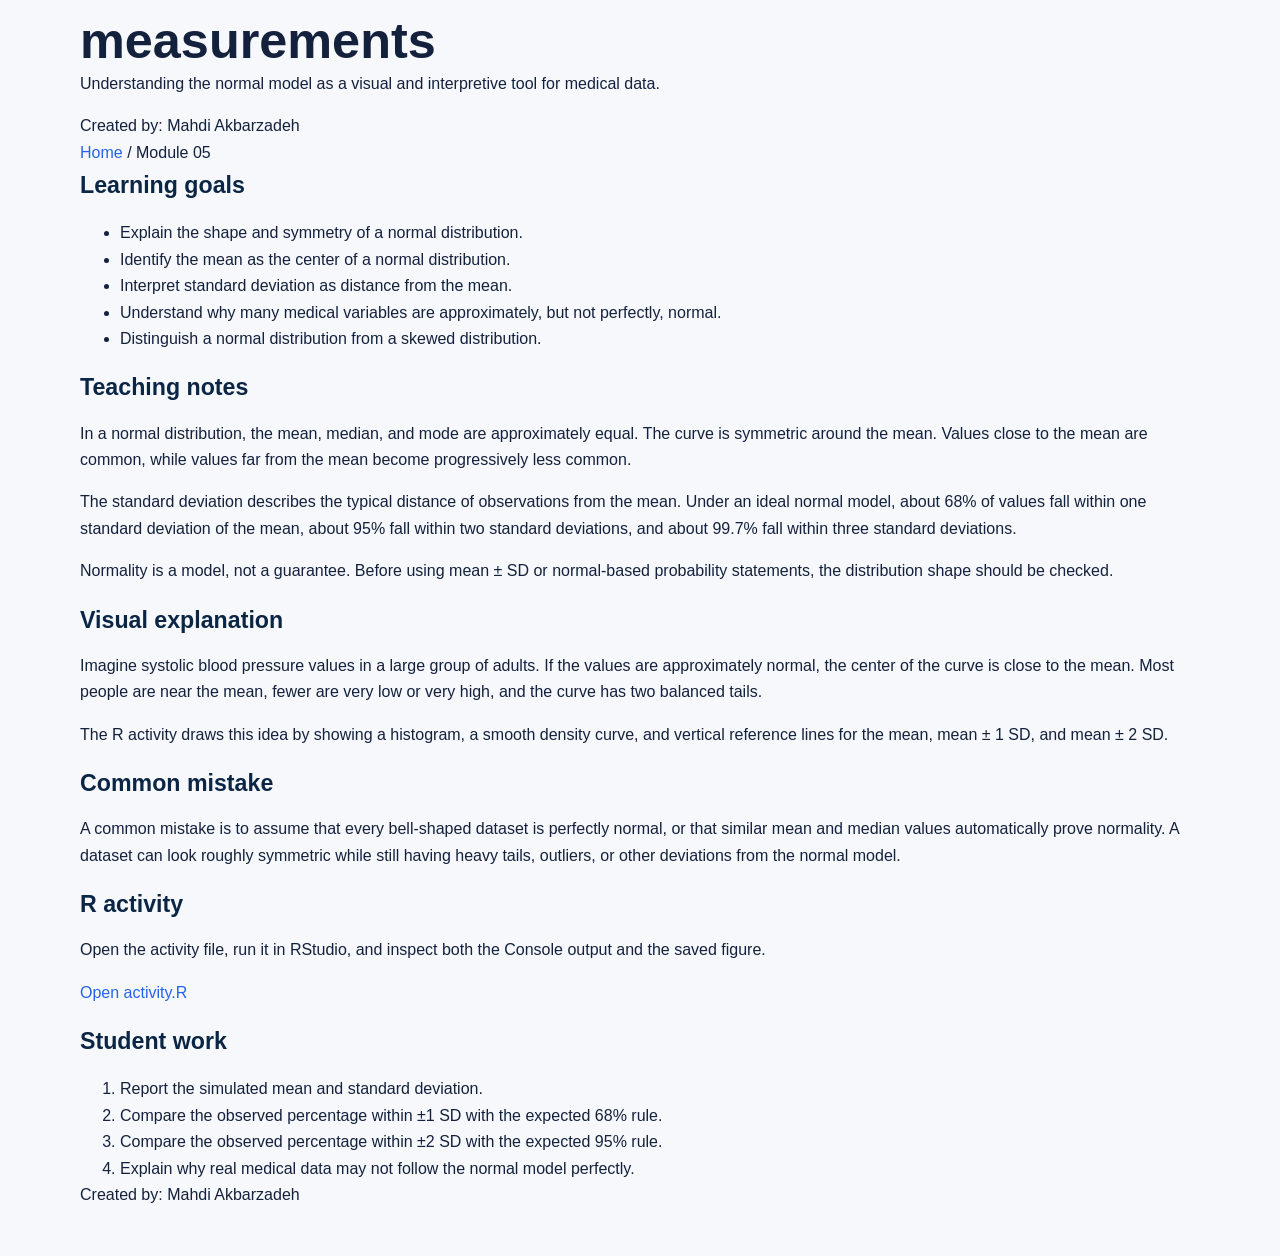
==== modules/05-normal-distribution/index.html @ 1bd7272a "Add files via upload" ====
<!DOCTYPE html>
<html lang="en">
<head>
  <meta charset="utf-8">
  <meta name="viewport" content="width=device-width, initial-scale=1">
  <title>Module 05 — Normal Distribution and Medical Measurements</title>
  <meta name="description" content="Normal distribution, mean, standard deviation, and medical measurements.">
  <link rel="stylesheet" href="../../assets/css/style.css">
</head>
<body>
  <header class="site-header">
    <div class="container">
      <h1>Module 05 — Normal distribution and medical measurements</h1>
      <p class="lead">Understanding the normal model as a visual and interpretive tool for medical data.</p>
      <p class="small">Created by: Mahdi Akbarzadeh</p>
    </div>
  </header>

  <main class="container">
    <nav class="breadcrumb">
      <a href="../../index.html">Home</a> / Module 05
    </nav>

    <section>
      <h2>Learning goals</h2>
      <ul>
        <li>Explain the shape and symmetry of a normal distribution.</li>
        <li>Identify the mean as the center of a normal distribution.</li>
        <li>Interpret standard deviation as distance from the mean.</li>
        <li>Understand why many medical variables are approximately, but not perfectly, normal.</li>
        <li>Distinguish a normal distribution from a skewed distribution.</li>
      </ul>
    </section>

    <section>
      <h2>Teaching notes</h2>
      <p>
        In a normal distribution, the mean, median, and mode are approximately equal.
        The curve is symmetric around the mean. Values close to the mean are common,
        while values far from the mean become progressively less common.
      </p>
      <p>
        The standard deviation describes the typical distance of observations from the mean.
        Under an ideal normal model, about 68% of values fall within one standard deviation
        of the mean, about 95% fall within two standard deviations, and about 99.7% fall
        within three standard deviations.
      </p>
      <p>
        Normality is a model, not a guarantee. Before using mean ± SD or normal-based
        probability statements, the distribution shape should be checked.
      </p>
    </section>

    <section>
      <h2>Visual explanation</h2>
      <p>
        Imagine systolic blood pressure values in a large group of adults. If the values
        are approximately normal, the center of the curve is close to the mean. Most
        people are near the mean, fewer are very low or very high, and the curve has two
        balanced tails.
      </p>
      <p>
        The R activity draws this idea by showing a histogram, a smooth density curve,
        and vertical reference lines for the mean, mean ± 1 SD, and mean ± 2 SD.
      </p>
    </section>

    <section>
      <h2>Common mistake</h2>
      <p>
        A common mistake is to assume that every bell-shaped dataset is perfectly normal,
        or that similar mean and median values automatically prove normality. A dataset
        can look roughly symmetric while still having heavy tails, outliers, or other
        deviations from the normal model.
      </p>
    </section>

    <section>
      <h2>R activity</h2>
      <p>
        Open the activity file, run it in RStudio, and inspect both the Console output
        and the saved figure.
      </p>
      <p>
        <a href="../../r-labs/lab-05-normal-distribution/activity.R">Open activity.R</a>
      </p>
    </section>

    <section>
      <h2>Student work</h2>
      <ol>
        <li>Report the simulated mean and standard deviation.</li>
        <li>Compare the observed percentage within ±1 SD with the expected 68% rule.</li>
        <li>Compare the observed percentage within ±2 SD with the expected 95% rule.</li>
        <li>Explain why real medical data may not follow the normal model perfectly.</li>
      </ol>
    </section>
  </main>

  <footer class="site-footer">
    <div class="container">
      <p>Created by: Mahdi Akbarzadeh</p>
    </div>
  </footer>
</body>
</html>
---- assets/css/style.css ----
:root {
  --bg: #f6f8fb;
  --panel: #ffffff;
  --ink: #14213d;
  --muted: #5c677d;
  --line: #d9e2ec;
  --navy: #0b2545;
  --blue: #2563eb;
  --blue-dark: #1e40af;
  --green: #166534;
  --amber: #92400e;
  --red: #991b1b;
  --green-bg: #dcfce7;
  --amber-bg: #fef3c7;
  --red-bg: #fee2e2;
  --shadow: 0 12px 30px rgba(15, 23, 42, 0.08);
}

* { box-sizing: border-box; }

body {
  margin: 0;
  font-family: -apple-system, BlinkMacSystemFont, "Segoe UI", Roboto, Arial, sans-serif;
  color: var(--ink);
  background: var(--bg);
  line-height: 1.65;
  direction: ltr;
  text-align: left;
}

a { color: var(--blue); text-decoration: none; }
a:hover { color: var(--blue-dark); text-decoration: underline; }

.hero {
  background: linear-gradient(135deg, #081f3a 0%, #123c69 58%, #1e6091 100%);
  color: white;
  padding: 54px 32px 88px;
}

.hero-inner { max-width: 1160px; margin: 0 auto; }

.eyebrow {
  letter-spacing: 0.08em;
  text-transform: uppercase;
  font-size: 0.82rem;
  color: #c7d2fe;
  font-weight: 800;
  margin-bottom: 14px;
}

h1 {
  margin: 0;
  font-size: clamp(2rem, 4vw, 3.15rem);
  line-height: 1.18;
  font-weight: 850;
}

.subtitle {
  max-width: 920px;
  margin: 18px 0 0;
  color: #e0f2fe;
  font-size: 1.08rem;
}

.meta { display: flex; flex-wrap: wrap; gap: 12px; margin-top: 24px; }

.meta-item {
  background: rgba(255,255,255,0.12);
  border: 1px solid rgba(255,255,255,0.18);
  border-radius: 999px;
  padding: 7px 12px;
  font-size: 0.92rem;
}

.container { max-width: 1160px; margin: -48px auto 48px; padding: 0 20px; }

.card, .section {
  background: var(--panel);
  border: 1px solid var(--line);
  border-radius: 20px;
  box-shadow: var(--shadow);
  padding: 24px;
  margin-bottom: 22px;
}

.grid { display: grid; grid-template-columns: 1.12fr 0.88fr; gap: 22px; align-items: start; }
.module-grid { display: grid; grid-template-columns: repeat(2, minmax(0, 1fr)); gap: 18px; }

h2 { margin: 0 0 14px; font-size: 1.45rem; color: var(--navy); }
h3 { margin: 18px 0 10px; color: var(--navy); font-size: 1.1rem; }
p { margin-top: 0; }

.badge {
  display: inline-flex;
  align-items: center;
  border-radius: 999px;
  padding: 4px 10px;
  font-size: 0.84rem;
  font-weight: 800;
  white-space: nowrap;
}

.badge-blue { color: #1e3a8a; background: #dbeafe; }
.badge-green { color: var(--green); background: var(--green-bg); }
.badge-amber { color: var(--amber); background: var(--amber-bg); }
.badge-red { color: var(--red); background: var(--red-bg); }

.button-row { display: flex; flex-wrap: wrap; gap: 12px; margin-top: 18px; }

.button {
  display: inline-block;
  border-radius: 999px;
  padding: 10px 16px;
  font-weight: 800;
  background: var(--blue);
  color: white;
  text-decoration: none;
}

.button:hover { background: var(--blue-dark); color: white; text-decoration: none; }
.button-secondary { background: #e5e7eb; color: #0f172a; }
.button-secondary:hover { background: #cbd5e1; color: #0f172a; }

.callout {
  border-left: 5px solid #f59e0b;
  background: #fffbeb;
  padding: 14px 16px;
  border-radius: 12px;
  color: #78350f;
  margin: 14px 0;
}

.note {
  border-left: 5px solid #2563eb;
  background: #eff6ff;
  padding: 14px 16px;
  border-radius: 12px;
  color: #1e3a8a;
  margin: 14px 0;
}

table {
  border-collapse: collapse;
  width: 100%;
  overflow: hidden;
  border-radius: 12px;
  border: 1px solid var(--line);
  font-size: 0.95rem;
}

th, td {
  padding: 11px 12px;
  border-bottom: 1px solid var(--line);
  vertical-align: top;
  text-align: left;
}

th { background: #f1f5f9; color: #0f172a; font-size: 0.84rem; font-weight: 800; }
tr:last-child td { border-bottom: none; }

pre, code {
  direction: ltr;
  text-align: left;
  font-family: ui-monospace, SFMono-Regular, Menlo, Consolas, "Liberation Mono", monospace;
}

pre {
  background: #0f172a;
  color: #e5e7eb;
  padding: 16px;
  border-radius: 14px;
  overflow-x: auto;
  font-size: 0.9rem;
  line-height: 1.55;
}

code { background: #eef2f7; padding: 2px 5px; border-radius: 6px; }
pre code { background: transparent; padding: 0; }

.visual-panel {
  background: #ffffff;
  border: 1px solid var(--line);
  border-radius: 16px;
  padding: 14px;
  margin: 12px 0;
  overflow-x: auto;
}

svg { max-width: 100%; height: auto; }

.footer {
  text-align: center;
  color: var(--muted);
  font-size: 0.92rem;
  margin-top: 22px;
}

@media (max-width: 900px) {
  .grid, .module-grid { grid-template-columns: 1fr; }
  .hero { padding: 34px 24px 78px; }
}
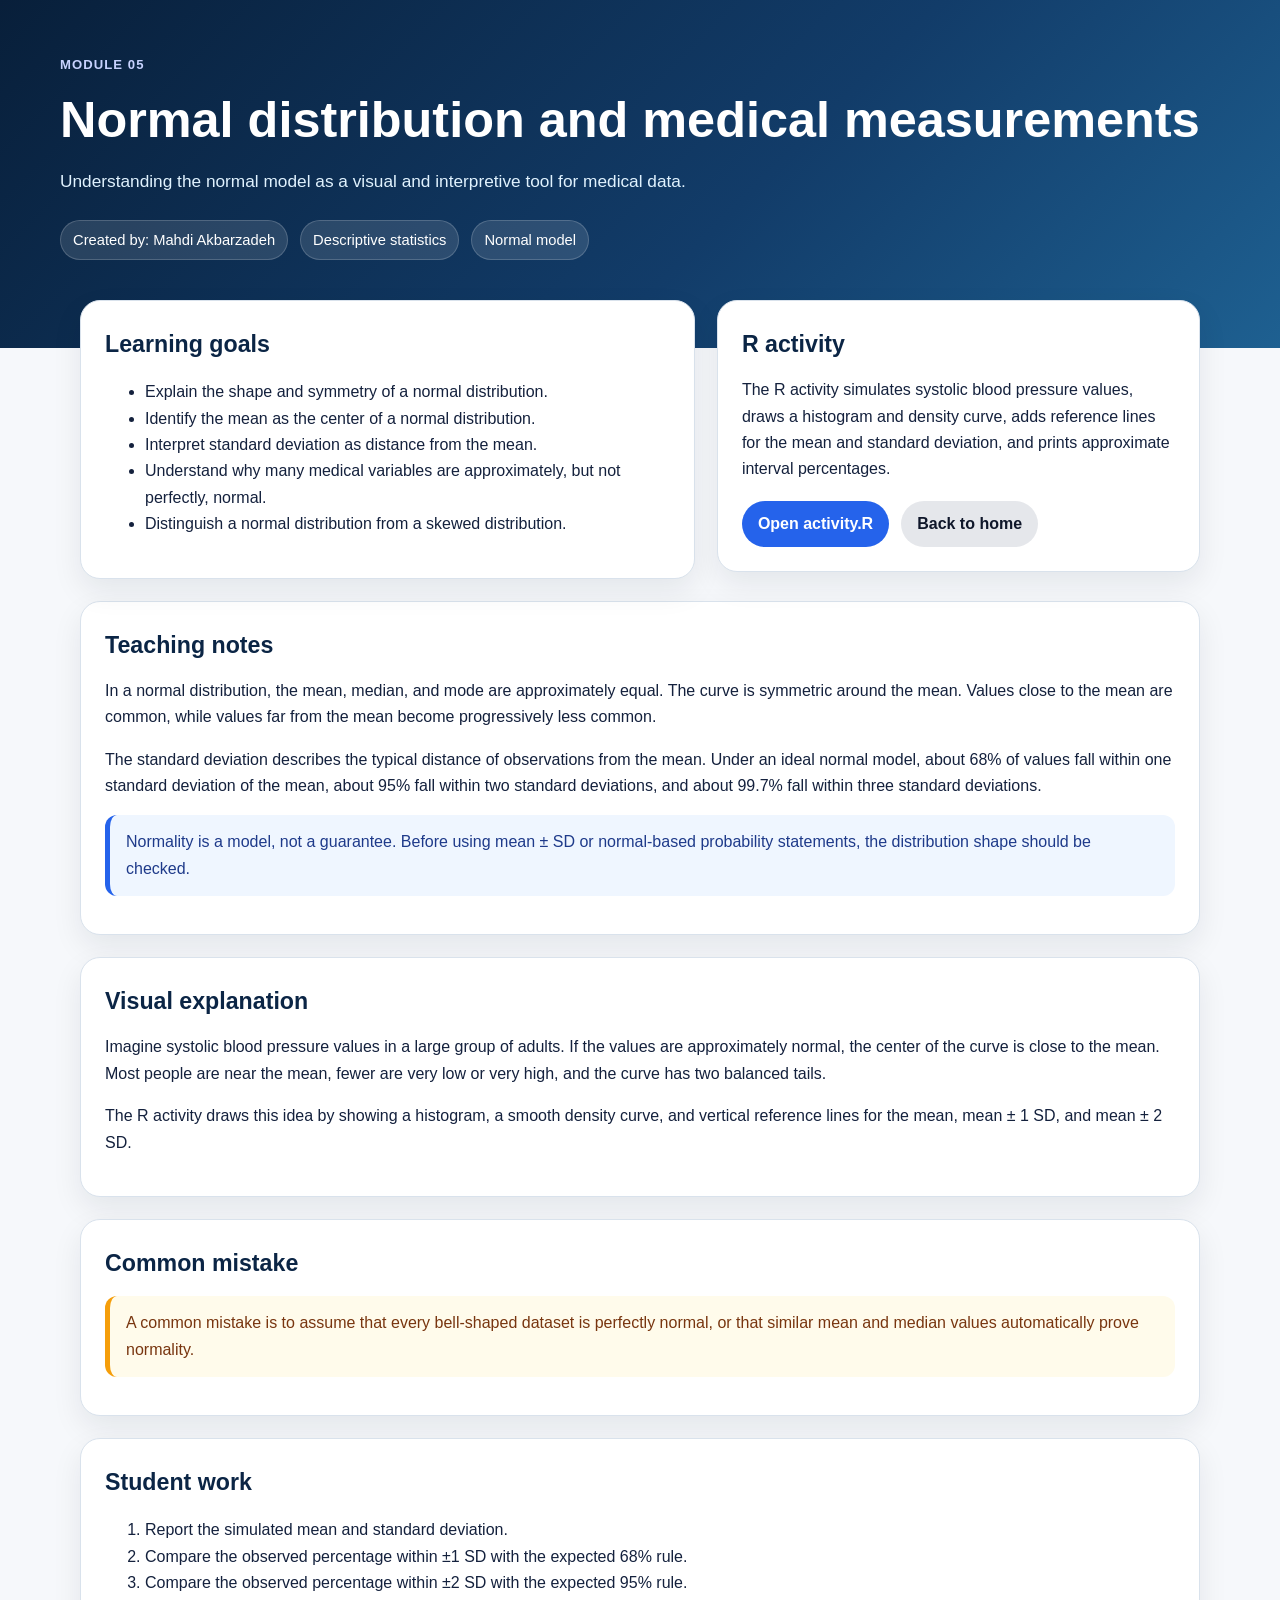
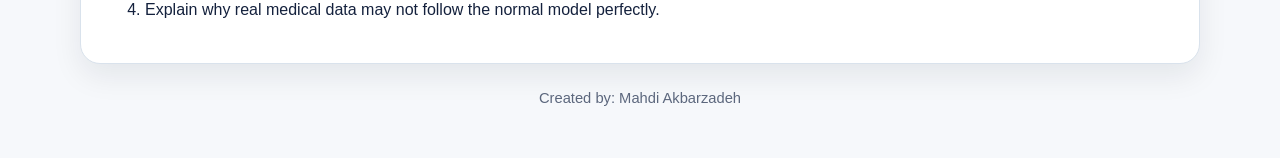
==== commit 565f8ea4: "Add files via upload" ====
--- a/modules/05-normal-distribution/index.html
+++ b/modules/05-normal-distribution/index.html
@@ -8,85 +8,87 @@
   <link rel="stylesheet" href="../../assets/css/style.css">
 </head>
 <body>
-  <header class="site-header">
-    <div class="container">
-      <h1>Module 05 — Normal distribution and medical measurements</h1>
-      <p class="lead">Understanding the normal model as a visual and interpretive tool for medical data.</p>
-      <p class="small">Created by: Mahdi Akbarzadeh</p>
+  <header class="hero">
+    <div class="hero-inner">
+      <div class="eyebrow">Module 05</div>
+      <h1>Normal distribution and medical measurements</h1>
+      <p class="subtitle">
+        Understanding the normal model as a visual and interpretive tool for medical data.
+      </p>
+      <div class="meta">
+        <span class="meta-item">Created by: Mahdi Akbarzadeh</span>
+        <span class="meta-item">Descriptive statistics</span>
+        <span class="meta-item">Normal model</span>
+      </div>
     </div>
   </header>
 
   <main class="container">
-    <nav class="breadcrumb">
-      <a href="../../index.html">Home</a> / Module 05
-    </nav>
+    <section class="grid">
+      <div class="card">
+        <h2>Learning goals</h2>
+        <ul>
+          <li>Explain the shape and symmetry of a normal distribution.</li>
+          <li>Identify the mean as the center of a normal distribution.</li>
+          <li>Interpret standard deviation as distance from the mean.</li>
+          <li>Understand why many medical variables are approximately, but not perfectly, normal.</li>
+          <li>Distinguish a normal distribution from a skewed distribution.</li>
+        </ul>
+      </div>
 
-    <section>
-      <h2>Learning goals</h2>
-      <ul>
-        <li>Explain the shape and symmetry of a normal distribution.</li>
-        <li>Identify the mean as the center of a normal distribution.</li>
-        <li>Interpret standard deviation as distance from the mean.</li>
-        <li>Understand why many medical variables are approximately, but not perfectly, normal.</li>
-        <li>Distinguish a normal distribution from a skewed distribution.</li>
-      </ul>
+      <div class="card">
+        <h2>R activity</h2>
+        <p>
+          The R activity simulates systolic blood pressure values, draws a histogram and density curve,
+          adds reference lines for the mean and standard deviation, and prints approximate interval percentages.
+        </p>
+        <div class="button-row">
+          <a class="button" href="../../r-labs/lab-05-normal-distribution/activity.R">Open activity.R</a>
+          <a class="button button-secondary" href="../../index.html">Back to home</a>
+        </div>
+      </div>
     </section>
 
-    <section>
+    <section class="section">
       <h2>Teaching notes</h2>
       <p>
-        In a normal distribution, the mean, median, and mode are approximately equal.
-        The curve is symmetric around the mean. Values close to the mean are common,
-        while values far from the mean become progressively less common.
+        In a normal distribution, the mean, median, and mode are approximately equal. The curve is symmetric
+        around the mean. Values close to the mean are common, while values far from the mean become progressively
+        less common.
       </p>
       <p>
-        The standard deviation describes the typical distance of observations from the mean.
-        Under an ideal normal model, about 68% of values fall within one standard deviation
-        of the mean, about 95% fall within two standard deviations, and about 99.7% fall
-        within three standard deviations.
+        The standard deviation describes the typical distance of observations from the mean. Under an ideal normal
+        model, about 68% of values fall within one standard deviation of the mean, about 95% fall within two standard
+        deviations, and about 99.7% fall within three standard deviations.
+      </p>
+      <div class="note">
+        Normality is a model, not a guarantee. Before using mean ± SD or normal-based probability statements,
+        the distribution shape should be checked.
+      </div>
+    </section>
+
+    <section class="section">
+      <h2>Visual explanation</h2>
+      <p>
+        Imagine systolic blood pressure values in a large group of adults. If the values are approximately normal,
+        the center of the curve is close to the mean. Most people are near the mean, fewer are very low or very high,
+        and the curve has two balanced tails.
       </p>
       <p>
-        Normality is a model, not a guarantee. Before using mean ± SD or normal-based
-        probability statements, the distribution shape should be checked.
+        The R activity draws this idea by showing a histogram, a smooth density curve, and vertical reference lines
+        for the mean, mean ± 1 SD, and mean ± 2 SD.
       </p>
     </section>
 
-    <section>
-      <h2>Visual explanation</h2>
-      <p>
-        Imagine systolic blood pressure values in a large group of adults. If the values
-        are approximately normal, the center of the curve is close to the mean. Most
-        people are near the mean, fewer are very low or very high, and the curve has two
-        balanced tails.
-      </p>
-      <p>
-        The R activity draws this idea by showing a histogram, a smooth density curve,
-        and vertical reference lines for the mean, mean ± 1 SD, and mean ± 2 SD.
-      </p>
+    <section class="section">
+      <h2>Common mistake</h2>
+      <div class="callout">
+        A common mistake is to assume that every bell-shaped dataset is perfectly normal, or that similar mean
+        and median values automatically prove normality.
+      </div>
     </section>
 
-    <section>
-      <h2>Common mistake</h2>
-      <p>
-        A common mistake is to assume that every bell-shaped dataset is perfectly normal,
-        or that similar mean and median values automatically prove normality. A dataset
-        can look roughly symmetric while still having heavy tails, outliers, or other
-        deviations from the normal model.
-      </p>
-    </section>
-
-    <section>
-      <h2>R activity</h2>
-      <p>
-        Open the activity file, run it in RStudio, and inspect both the Console output
-        and the saved figure.
-      </p>
-      <p>
-        <a href="../../r-labs/lab-05-normal-distribution/activity.R">Open activity.R</a>
-      </p>
-    </section>
-
-    <section>
+    <section class="section">
       <h2>Student work</h2>
       <ol>
         <li>Report the simulated mean and standard deviation.</li>
@@ -95,12 +97,10 @@
         <li>Explain why real medical data may not follow the normal model perfectly.</li>
       </ol>
     </section>
+
+    <div class="footer">
+      Created by: Mahdi Akbarzadeh
+    </div>
   </main>
-
-  <footer class="site-footer">
-    <div class="container">
-      <p>Created by: Mahdi Akbarzadeh</p>
-    </div>
-  </footer>
 </body>
 </html>
